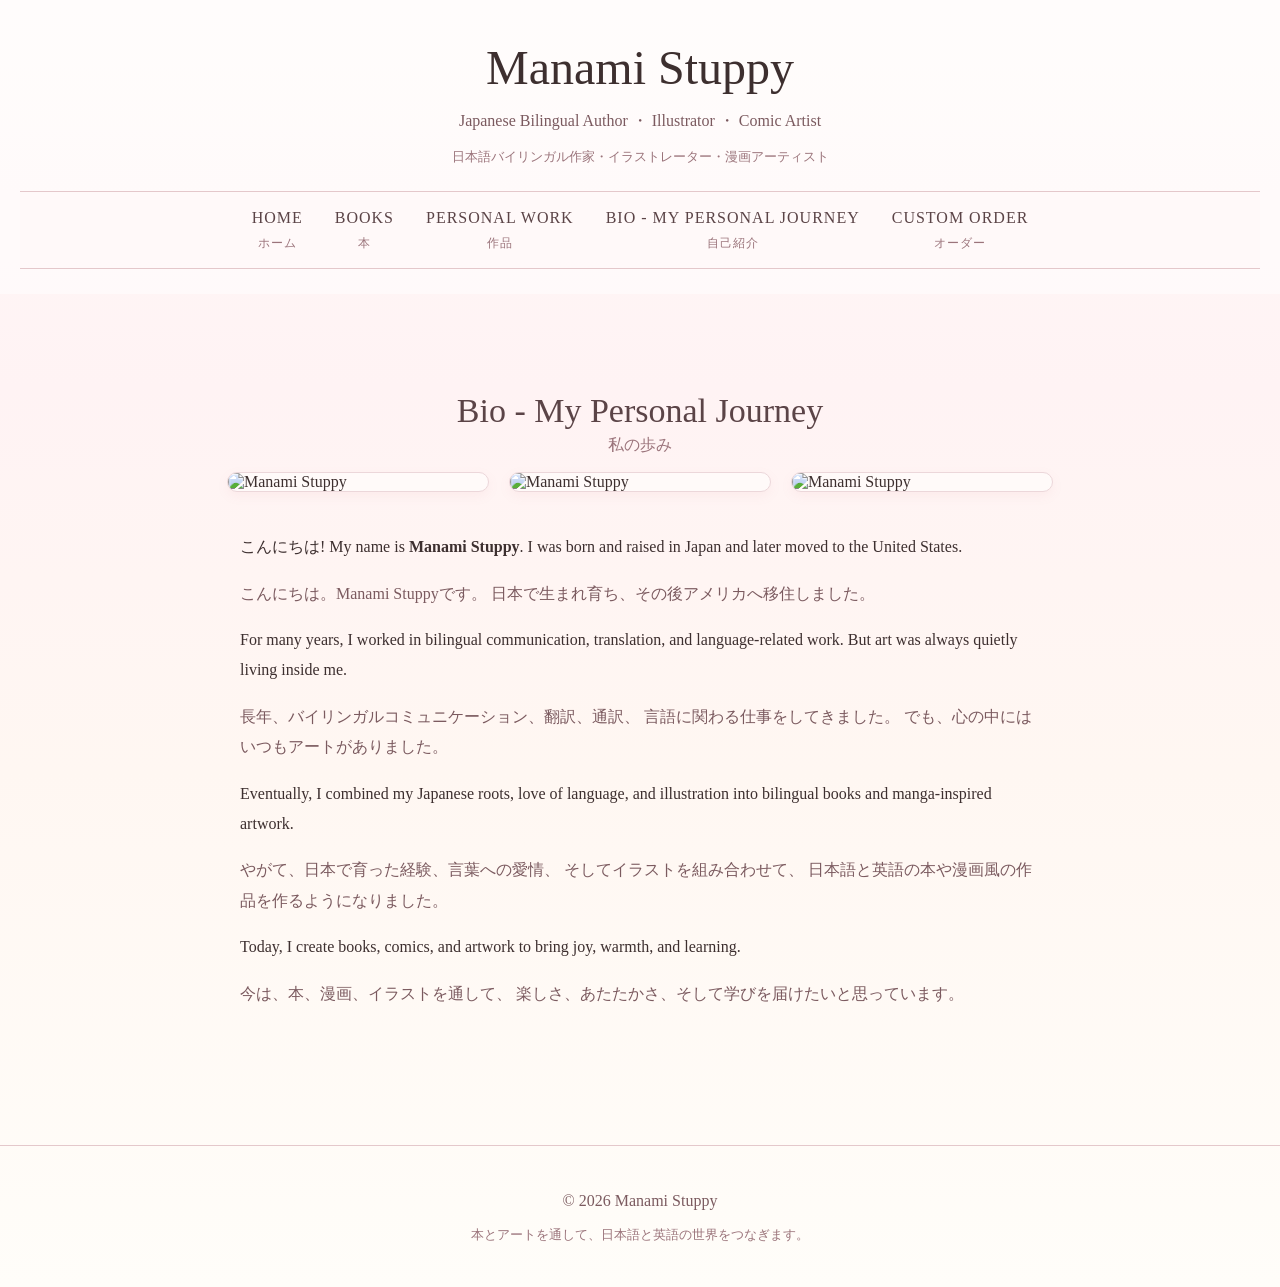
==== bio.html @ ec5fa56a "Add files via upload" ====
<!DOCTYPE html>
<html lang="en">
<head>
<meta charset="UTF-8">
<meta name="viewport" content="width=device-width, initial-scale=1.0">
<title>Manami Stuppy | Bio</title>
<link rel="stylesheet" href="style.css">
</head>

<body>

<header>
<h1>Manami Stuppy</h1>
<p>Japanese Bilingual Author ・ Illustrator ・ Comic Artist</p>
<p class="jp-small">日本語バイリンガル作家・イラストレーター・漫画アーティスト</p>

<nav>
<a href="index.html">HOME<br><span>ホーム</span></a>
<a href="books.html">BOOKS<br><span>本</span></a>
<a href="personal.html">PERSONAL WORK<br><span>作品</span></a>
<a href="bio.html">BIO - MY PERSONAL JOURNEY<br><span>自己紹介</span></a>
<a href="custom.html">CUSTOM ORDER<br><span>オーダー</span></a>
</nav>
</header>

<section>

<h2>Bio - My Personal Journey</h2>
<p class="jp-center">私の歩み</p>

<div class="bio-gallery">
<img src="images/author_1.jpg" alt="Manami Stuppy">
<img src="images/author_2.jpg" alt="Manami Stuppy">
<img src="images/author_3.jpg" alt="Manami Stuppy">

</div>

<div class="bio-container">

<p>
こんにちは! My name is <strong>Manami Stuppy</strong>.
I was born and raised in Japan and later moved to the United States.
</p>

<p class="jp">
こんにちは。Manami Stuppyです。
日本で生まれ育ち、その後アメリカへ移住しました。
</p>

<p>
For many years, I worked in bilingual communication, translation,
and language-related work. But art was always quietly living inside me.
</p>

<p class="jp">
長年、バイリンガルコミュニケーション、翻訳、通訳、
言語に関わる仕事をしてきました。
でも、心の中にはいつもアートがありました。
</p>

<p>
Eventually, I combined my Japanese roots, love of language,
and illustration into bilingual books and manga-inspired artwork.
</p>

<p class="jp">
やがて、日本で育った経験、言葉への愛情、
そしてイラストを組み合わせて、
日本語と英語の本や漫画風の作品を作るようになりました。
</p>

<p>
Today, I create books, comics, and artwork to bring joy, warmth,
and learning.
</p>

<p class="jp">
今は、本、漫画、イラストを通して、
楽しさ、あたたかさ、そして学びを届けたいと思っています。
</p>

</div>

</section>

<footer>
<p>© 2026 Manami Stuppy</p>
<p class="jp-small">本とアートを通して、日本語と英語の世界をつなぎます。</p>
</footer>

</body>
</html>
---- style.css ----
body {
    margin: 0;
    font-family: Georgia, "Yu Mincho", "Hiragino Mincho ProN", serif;
    background:
        linear-gradient(
            to bottom,
            #fff9f8 0%,
            #fff3f4 30%,
            #fff7f2 60%,
            #fffdf9 100%
        );
    color: #3d2f2f;
}

header {
    text-align: center;
    padding: 40px 20px 25px;
    background: rgba(255, 255, 255, 0.45);
}

h1 {
    font-size: 48px;
    margin: 0;
    font-weight: normal;
}

header p {
    color: #7b5a5f;
}

.jp-small {
    font-size: 13px;
    color: #9b747b;
}

nav {
    border-top: 1px solid #e4c8cb;
    border-bottom: 1px solid #e4c8cb;
    padding: 14px;
    margin-top: 25px;
    background: rgba(255, 248, 248, 0.75);
}

nav a {
    margin: 0 14px;
    text-decoration: none;
    color: #5b4447;
    letter-spacing: 1px;
    display: inline-block;
    line-height: 1.5;
}

nav a span {
    font-size: 12px;
    color: #9b747b;
}

nav a:hover {
    color: #d67b8c;
}

section {
    max-width: 1100px;
    margin: auto;
    padding: 70px 30px;
}

h2 {
    text-align: center;
    font-size: 34px;
    font-weight: normal;
    color: #5b4447;
    margin-bottom: 5px;
}

.jp-center {
    text-align: center;
    color: #9b747b;
    margin-top: 0;
}

.intro {
    text-align: center;
    max-width: 700px;
    margin: 10px auto;
    line-height: 1.8;
}

.jp {
    color: #7b5a5f;
    line-height: 1.9;
}

.home-intro {
    display: flex;
    gap: 40px;
    align-items: center;
    justify-content: center;
    flex-wrap: wrap;
    margin-bottom: 60px;
}

.home-text {
    flex: 1;
    min-width: 300px;
}

.home-photo img {
    width: 320px;
    border-radius: 12px;
    border: 1px solid #ecd7da;
    box-shadow: 0 4px 12px rgba(214, 123, 140, 0.12);
}

.book-grid {
    display: grid;
    grid-template-columns: repeat(auto-fit, minmax(220px, 1fr));
    gap: 30px;
    margin-top: 40px;
}

.custom-single {
    max-width: 560px;
    margin: 40px auto 0;
}

.card {
    text-align: center;
}

.card img {
    width: 100%;
    height: 300px;
    object-fit: contain;
    background: #fffaf9;
    border: 1px solid #ecd7da;
    border-radius: 12px;
    box-shadow: 0 4px 12px rgba(214, 123, 140, 0.08);
}

.card h3 {
    font-weight: normal;
    color: #5b4447;
}

.card p {
    line-height: 1.7;
}

.custom-card {
    background: rgba(255, 250, 249, 0.65);
    padding: 25px;
    border: 1px solid #ecd7da;
    border-radius: 14px;
}

.contact-box {
    max-width: 720px;
    margin: 45px auto;
    padding: 28px;
    background: #fff6f7;
    border: 1px solid #ead3c7;
    border-radius: 14px;
    text-align: center;
    line-height: 1.8;
}

.venmo-image {
    width: 280px;
    max-width: 100%;
    border-radius: 14px;
    border: 1px solid #ecd7da;
    background: white;
    padding: 10px;
    margin: 20px auto;
}

.venmo-name {
    font-size: 26px;
    font-weight: bold;
    color: #5b4447;
}

.contact-form {
    display: flex;
    flex-direction: column;
    gap: 14px;
    margin-top: 20px;
}

.contact-form input,
.contact-form textarea {
    padding: 14px;
    border: 1px solid #e4c8cb;
    border-radius: 10px;
    background: #fffdfc;
    font-size: 15px;
    font-family: Georgia, "Yu Mincho", serif;
}

.contact-form textarea {
    resize: vertical;
}

.file-label {
    color: #5b4447;
    font-weight: bold;
    margin-top: 8px;
}

.file-input {
    background: #fffdfc;
    cursor: pointer;
}

.gallery {
    columns: 3 250px;
    margin-top: 35px;
}

.gallery img {
    width: 100%;
    margin-bottom: 20px;
    border: 1px solid #ecd7da;
    border-radius: 10px;
    background: #fffaf9;
    box-shadow: 0 4px 12px rgba(214, 123, 140, 0.08);
}

.author-letter {
    background: #fff6f7;
    border: 1px solid #ead3c7;
    padding: 30px;
    max-width: 800px;
    margin: 40px auto;
    line-height: 1.8;
}

.bio-gallery {
    display: flex;
    gap: 20px;
    justify-content: center;
    flex-wrap: wrap;
    margin-bottom: 40px;
}

.bio-gallery img {
    width: 260px;
    border: 1px solid #ecd7da;
    border-radius: 10px;
    background: #fffaf9;
    box-shadow: 0 4px 12px rgba(214, 123, 140, 0.08);
}

.bio-container {
    max-width: 800px;
    margin: auto;
    line-height: 1.9;
}

.button {
    border: 1px solid #d9a7af;
    background: #fff6f7;
    color: #7b5a5f;
    text-decoration: none;
    padding: 12px 24px;
    display: inline-block;
    margin-top: 25px;
    line-height: 1.5;
    cursor: pointer;
}

.button span {
    font-size: 13px;
    color: #9b747b;
}

.button:hover {
    background: #e7bcc3;
    color: #5b4447;
}

.center {
    text-align: center;
}

footer {
    text-align: center;
    border-top: 1px solid #e4c8cb;
    padding: 30px;
    margin-top: 50px;
    color: #7b5a5f;
}

@media(max-width:700px) {
    nav a {
        display: block;
        margin: 10px 0;
    }

    h1 {
        font-size: 34px;
    }

    .home-photo img {
        width: 100%;
    }

    .gallery {
        columns: 2;
    }
}
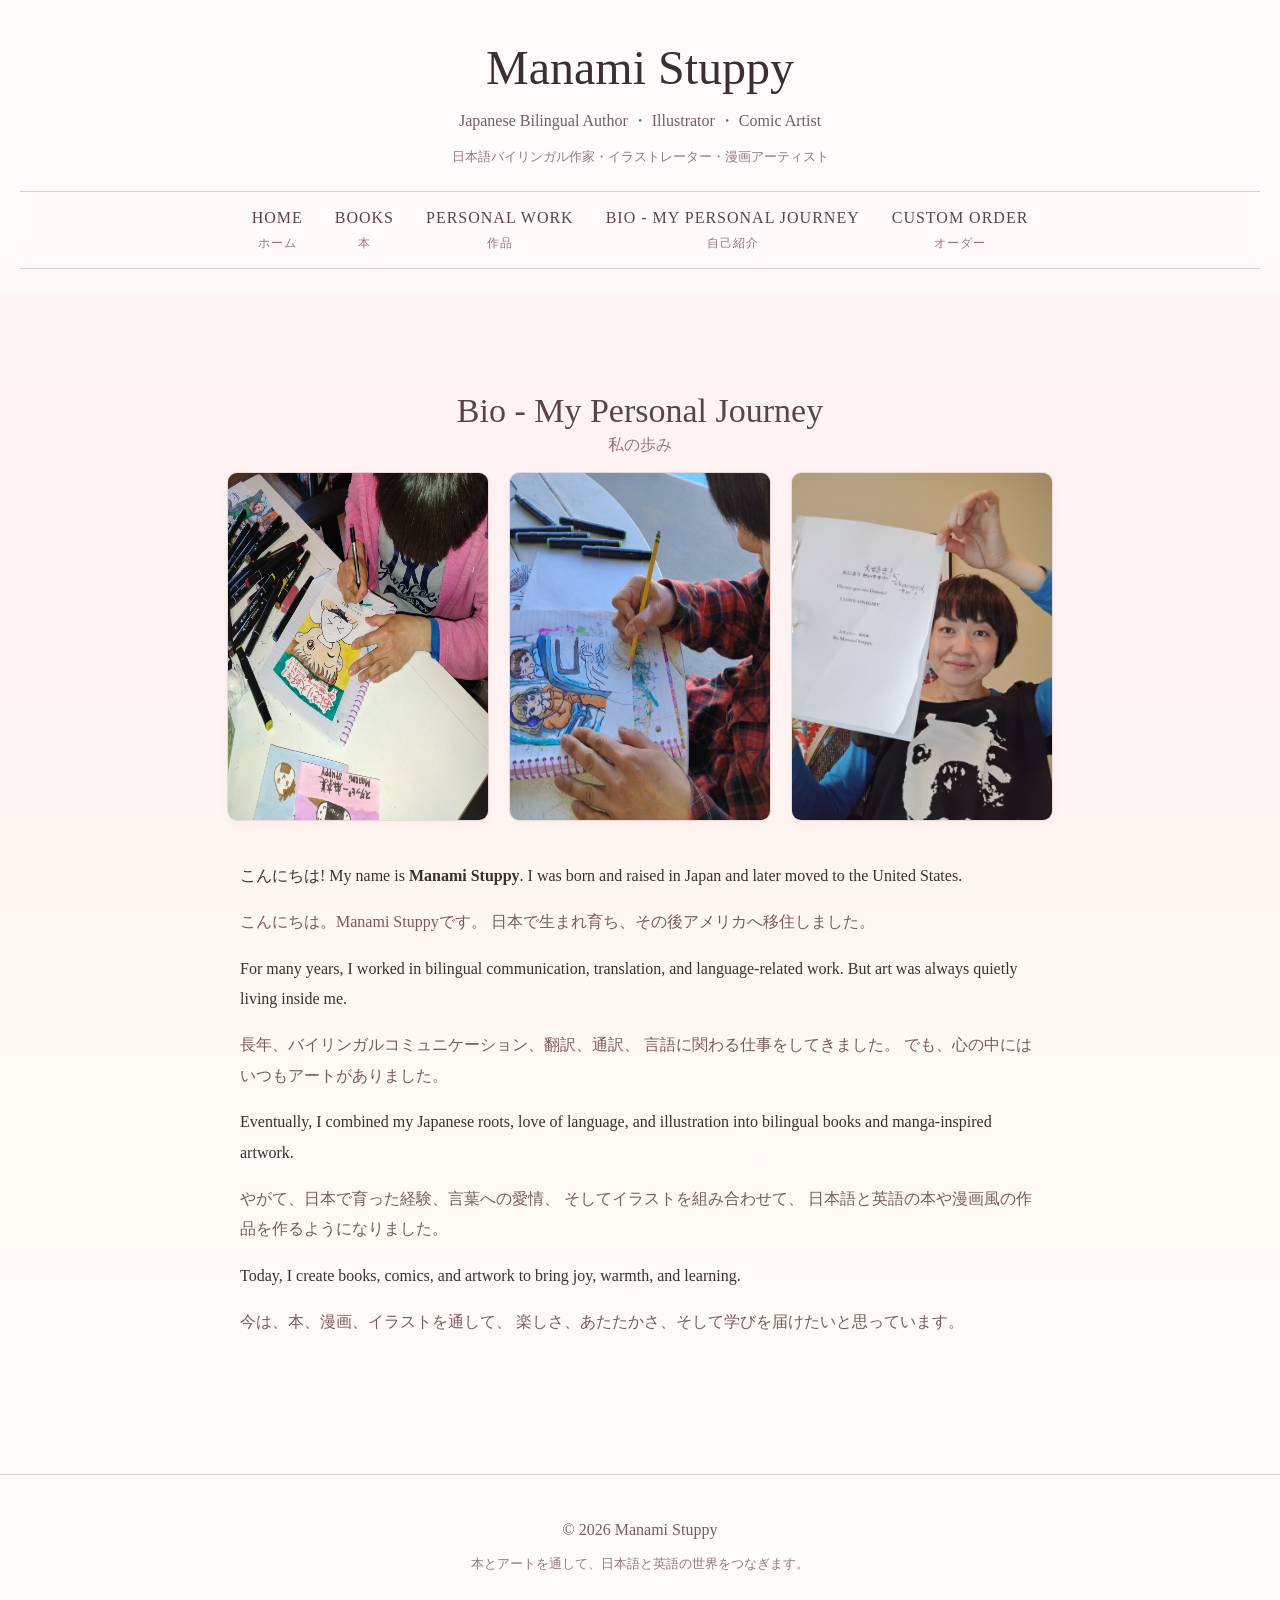
==== commit 4831056f: "Add files via upload" ====
--- a/bio.html
+++ b/bio.html
@@ -29,9 +29,9 @@
 <p class="jp-center">私の歩み</p>
 
 <div class="bio-gallery">
-<img src="images/author_1.jpg" alt="Manami Stuppy">
-<img src="images/author_2.jpg" alt="Manami Stuppy">
-<img src="images/author_3.jpg" alt="Manami Stuppy">
+<img src="author_1.jpg" alt="Manami Stuppy">
+<img src="author_2.jpg" alt="Manami Stuppy">
+<img src="author_3.jpg" alt="Manami Stuppy">
 
 </div>
 
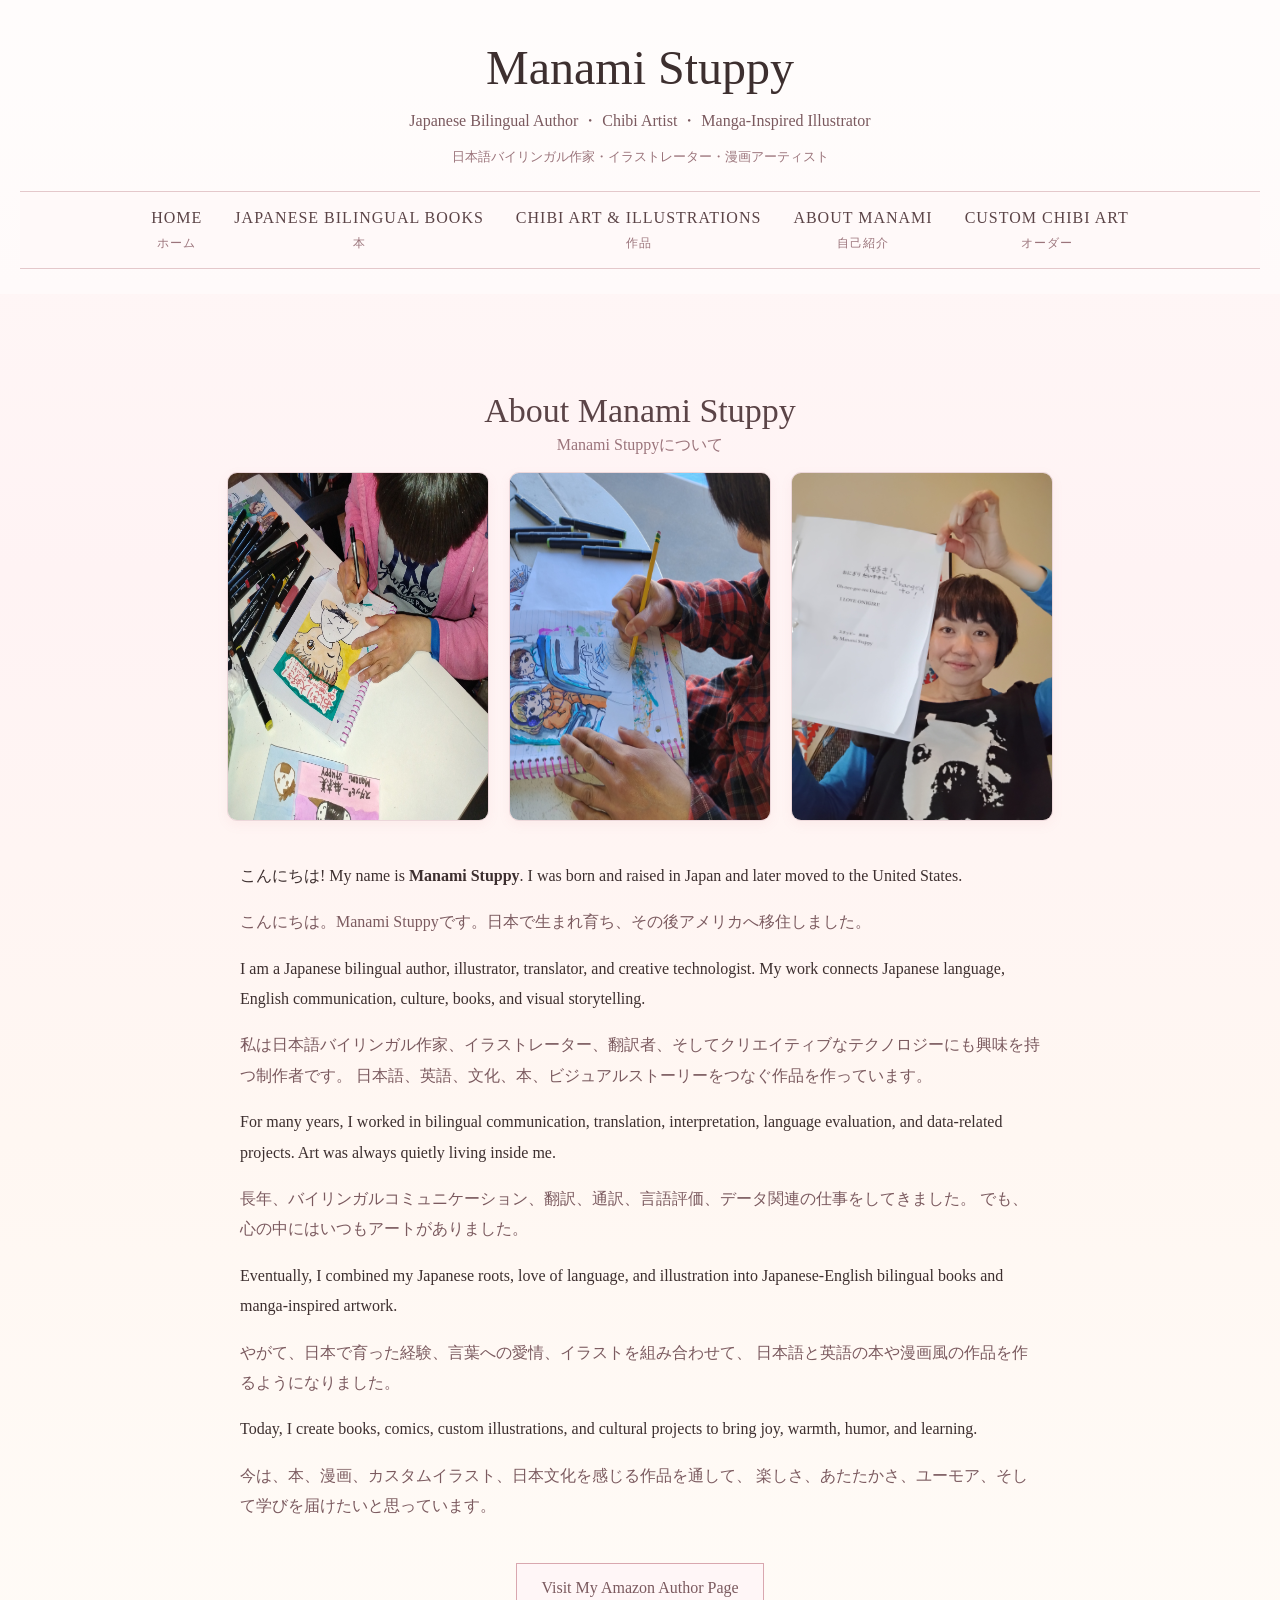
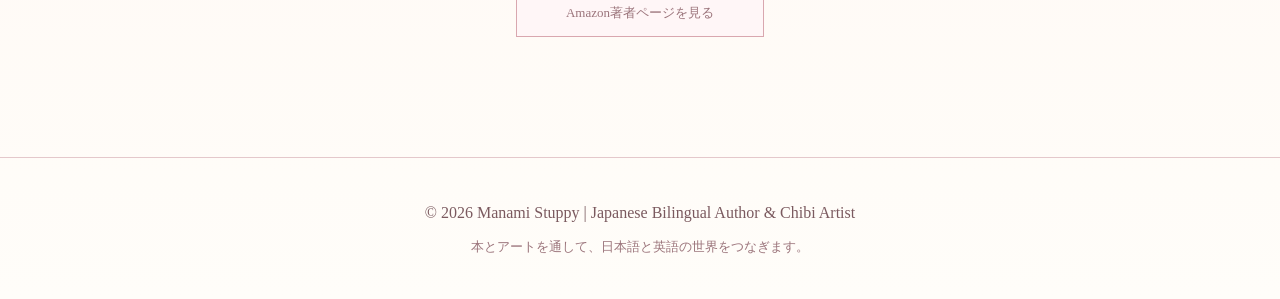
==== commit 369cffc3: "Add files via upload" ====
--- a/bio.html
+++ b/bio.html
@@ -3,88 +3,124 @@
 <head>
 <meta charset="UTF-8">
 <meta name="viewport" content="width=device-width, initial-scale=1.0">
-<title>Manami Stuppy | Bio</title>
+
+<title>About Manami Stuppy | Japanese Bilingual Author, Illustrator & Translator</title>
+
+<meta name="description" content="Learn about Manami Stuppy, a Japanese bilingual author, illustrator, translator, and chibi artist creating Japanese-English books and manga-inspired artwork.">
+<meta name="keywords" content="Manami Stuppy biography, Japanese bilingual author, Japanese illustrator, Japanese translator, chibi artist, manga artist, Japanese artist in South Carolina">
+<meta name="author" content="Manami Stuppy">
+<meta name="robots" content="index, follow">
+
+<link rel="canonical" href="https://pystupp.github.io/manami_website/bio.html">
+
+<meta property="og:title" content="About Manami Stuppy | Japanese Bilingual Author, Illustrator & Translator">
+<meta property="og:description" content="Learn about Manami Stuppy, a Japanese bilingual author, illustrator, translator, and chibi artist creating Japanese-English books and manga-inspired artwork.">
+<meta property="og:type" content="website">
+<meta property="og:url" content="https://pystupp.github.io/manami_website/bio.html">
+<meta property="og:image" content="https://pystupp.github.io/manami_website/author_1.jpg">
+<meta property="og:site_name" content="Manami Stuppy Books and Art">
+
+<meta name="twitter:card" content="summary_large_image">
+<meta name="twitter:title" content="About Manami Stuppy | Japanese Bilingual Author, Illustrator & Translator">
+<meta name="twitter:description" content="Learn about Manami Stuppy, a Japanese bilingual author, illustrator, translator, and chibi artist creating Japanese-English books and manga-inspired artwork.">
+<meta name="twitter:image" content="https://pystupp.github.io/manami_website/author_1.jpg">
+
 <link rel="stylesheet" href="style.css">
 </head>
 
 <body>
 
 <header>
+<div class="top-brand">
 <h1>Manami Stuppy</h1>
-<p>Japanese Bilingual Author ・ Illustrator ・ Comic Artist</p>
+<p class="tagline">Japanese Bilingual Author ・ Chibi Artist ・ Manga-Inspired Illustrator</p>
 <p class="jp-small">日本語バイリンガル作家・イラストレーター・漫画アーティスト</p>
+</div>
 
 <nav>
 <a href="index.html">HOME<br><span>ホーム</span></a>
-<a href="books.html">BOOKS<br><span>本</span></a>
-<a href="personal.html">PERSONAL WORK<br><span>作品</span></a>
-<a href="bio.html">BIO - MY PERSONAL JOURNEY<br><span>自己紹介</span></a>
-<a href="custom.html">CUSTOM ORDER<br><span>オーダー</span></a>
+<a href="books.html">JAPANESE BILINGUAL BOOKS<br><span>本</span></a>
+<a href="personal.html">CHIBI ART & ILLUSTRATIONS<br><span>作品</span></a>
+<a href="bio.html">ABOUT MANAMI<br><span>自己紹介</span></a>
+<a href="custom.html">CUSTOM CHIBI ART<br><span>オーダー</span></a>
 </nav>
 </header>
 
+<main>
 <section>
 
-<h2>Bio - My Personal Journey</h2>
-<p class="jp-center">私の歩み</p>
+<h2>About Manami Stuppy</h2>
+<p class="jp-center">Manami Stuppyについて</p>
 
 <div class="bio-gallery">
-<img src="author_1.jpg" alt="Manami Stuppy">
-<img src="author_2.jpg" alt="Manami Stuppy">
-<img src="author_3.jpg" alt="Manami Stuppy">
+<img src="author_1.jpg" alt="Manami Stuppy Japanese bilingual author illustrator" loading="lazy">
+<img src="author_2.jpg" alt="Manami Stuppy Japanese bilingual author illustrator" loading="lazy">
+<img src="author_3.jpg" alt="Manami Stuppy Japanese bilingual author illustrator" loading="lazy">
 
 </div>
 
 <div class="bio-container">
 
 <p>
-こんにちは! My name is <strong>Manami Stuppy</strong>.
-I was born and raised in Japan and later moved to the United States.
+こんにちは! My name is <strong>Manami Stuppy</strong>. I was born and raised in Japan
+and later moved to the United States.
 </p>
 
 <p class="jp">
-こんにちは。Manami Stuppyです。
-日本で生まれ育ち、その後アメリカへ移住しました。
+こんにちは。Manami Stuppyです。日本で生まれ育ち、その後アメリカへ移住しました。
 </p>
 
 <p>
-For many years, I worked in bilingual communication, translation,
-and language-related work. But art was always quietly living inside me.
+I am a Japanese bilingual author, illustrator, translator, and creative technologist.
+My work connects Japanese language, English communication, culture, books, and visual storytelling.
 </p>
 
 <p class="jp">
-長年、バイリンガルコミュニケーション、翻訳、通訳、
-言語に関わる仕事をしてきました。
+私は日本語バイリンガル作家、イラストレーター、翻訳者、そしてクリエイティブなテクノロジーにも興味を持つ制作者です。
+日本語、英語、文化、本、ビジュアルストーリーをつなぐ作品を作っています。
+</p>
+
+<p>
+For many years, I worked in bilingual communication, translation, interpretation,
+language evaluation, and data-related projects. Art was always quietly living inside me.
+</p>
+
+<p class="jp">
+長年、バイリンガルコミュニケーション、翻訳、通訳、言語評価、データ関連の仕事をしてきました。
 でも、心の中にはいつもアートがありました。
 </p>
 
 <p>
-Eventually, I combined my Japanese roots, love of language,
-and illustration into bilingual books and manga-inspired artwork.
+Eventually, I combined my Japanese roots, love of language, and illustration into
+Japanese-English bilingual books and manga-inspired artwork.
 </p>
 
 <p class="jp">
-やがて、日本で育った経験、言葉への愛情、
-そしてイラストを組み合わせて、
+やがて、日本で育った経験、言葉への愛情、イラストを組み合わせて、
 日本語と英語の本や漫画風の作品を作るようになりました。
 </p>
 
 <p>
-Today, I create books, comics, and artwork to bring joy, warmth,
-and learning.
+Today, I create books, comics, custom illustrations, and cultural projects to bring
+joy, warmth, humor, and learning.
 </p>
 
 <p class="jp">
-今は、本、漫画、イラストを通して、
-楽しさ、あたたかさ、そして学びを届けたいと思っています。
+今は、本、漫画、カスタムイラスト、日本文化を感じる作品を通して、
+楽しさ、あたたかさ、ユーモア、そして学びを届けたいと思っています。
 </p>
 
 </div>
 
+<div class="center">
+<a class="button" href="https://www.amazon.com/stores/author/B0F79HCPFJ/about" target="_blank">Visit My Amazon Author Page<br><span>Amazon著者ページを見る</span></a>
+</div>
+
 </section>
+</main>
 
 <footer>
-<p>© 2026 Manami Stuppy</p>
+<p>© 2026 Manami Stuppy | Japanese Bilingual Author & Chibi Artist</p>
 <p class="jp-small">本とアートを通して、日本語と英語の世界をつなぎます。</p>
 </footer>
 
